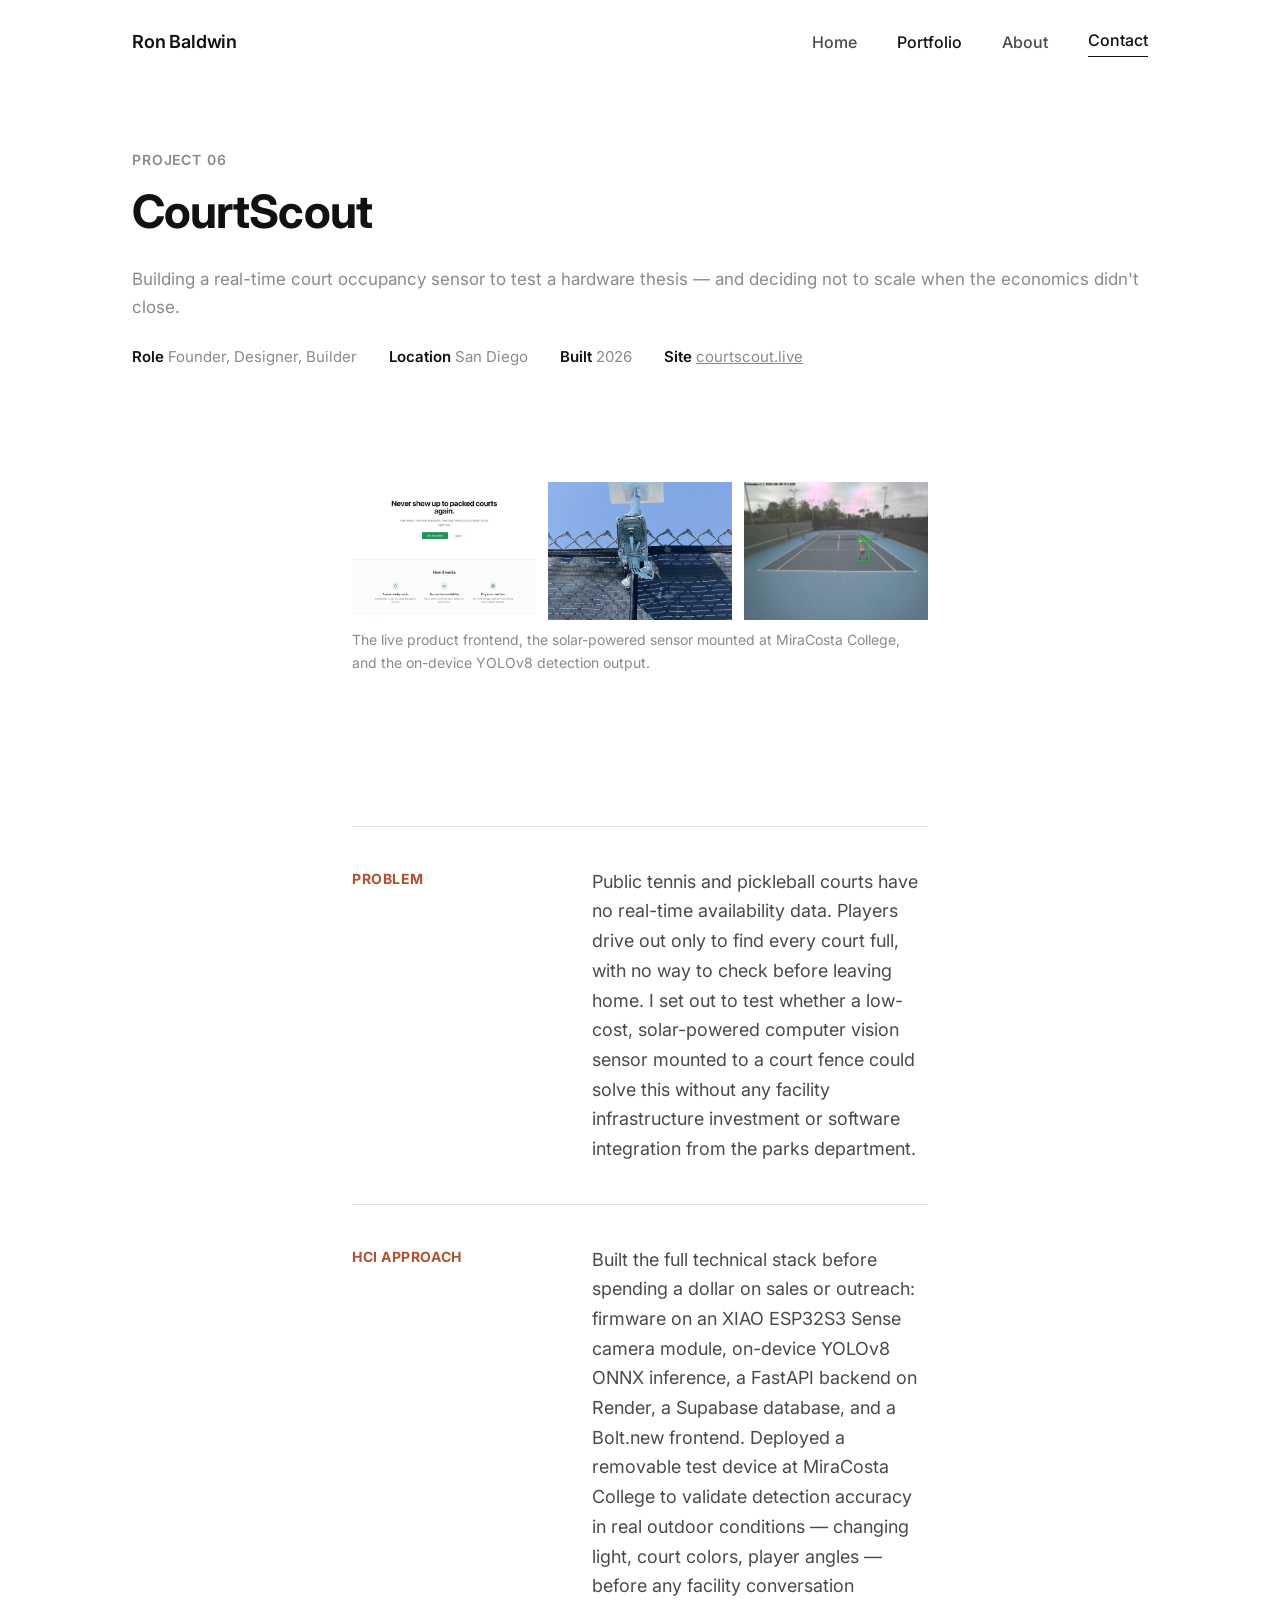
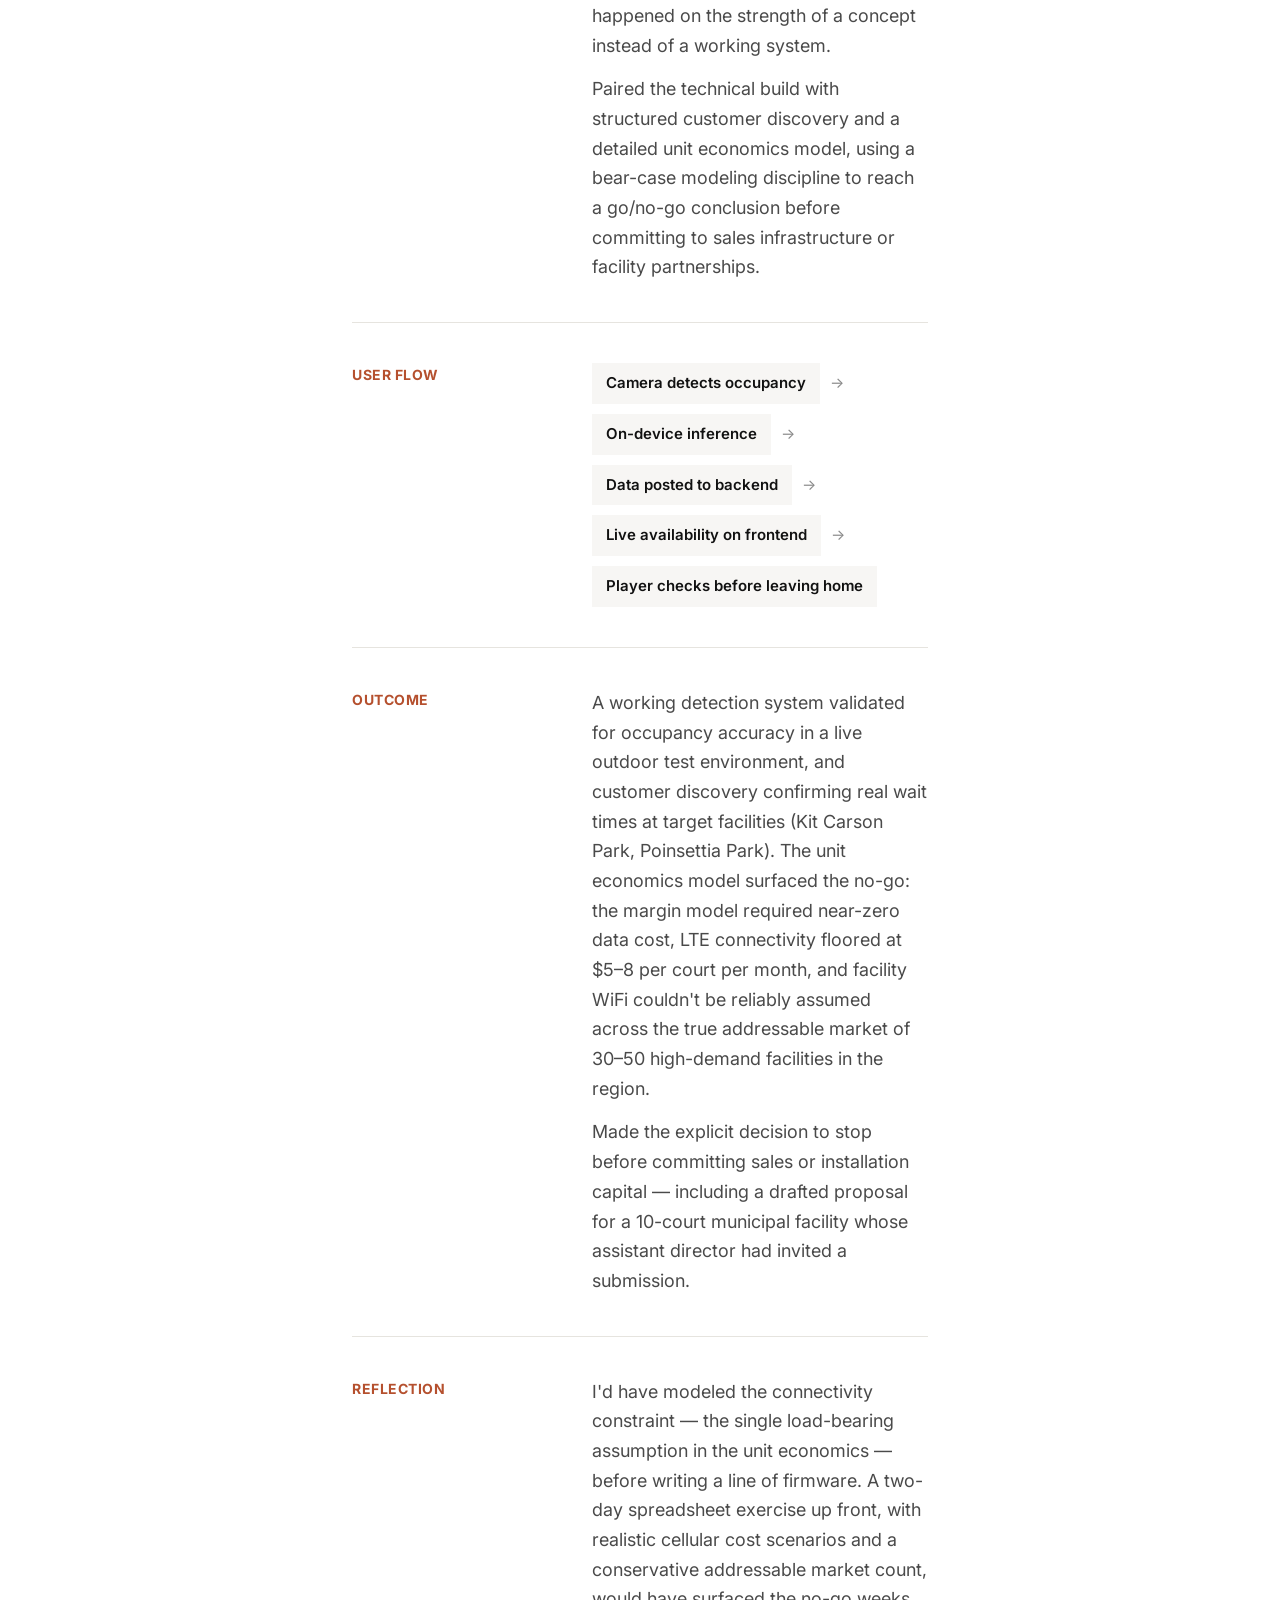
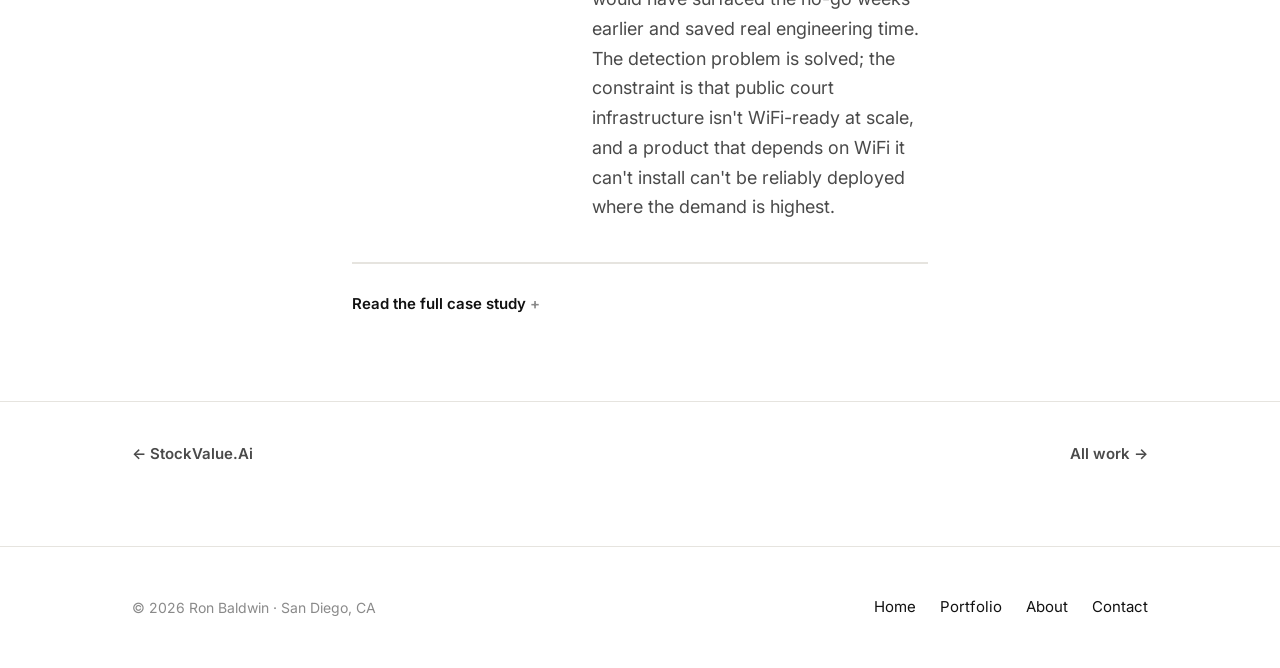
==== project-courtscout.html @ d34e6a3e "Add CourtScout images: gallery on case study, thumbnail on homepage" ====
<!DOCTYPE html>
<html lang="en">
<head>
<meta charset="UTF-8">
<meta name="viewport" content="width=device-width, initial-scale=1.0">
<title>CourtScout — Ron Baldwin</title>
<link rel="preconnect" href="https://fonts.googleapis.com">
<link href="https://fonts.googleapis.com/css2?family=Inter:wght@400;500;600;700;800&display=swap" rel="stylesheet">
<link rel="stylesheet" href="styles.css?v=15">
</head>
<body>

<header class="site-header">
  <div class="wrap">
    <a href="index.html" class="brand">Ron Baldwin</a>
    <button class="nav-toggle" aria-label="Toggle navigation">☰</button>
    <nav class="nav-links">
      <a href="index.html">Home</a>
      <a href="index.html#work" class="active">Portfolio</a>
      <a href="index.html#about">About</a>
      <a href="index.html#contact" class="nav-cta">Contact</a>
    </nav>
  </div>
</header>

<section class="case-hero">
  <div class="wrap">
    <div class="eyebrow">Project 06</div>
    <h1>CourtScout</h1>
    <p class="role-line">Building a real-time court occupancy sensor to test a hardware thesis — and deciding not to scale when the economics didn't close.</p>
    <div class="meta-row">
      <span><strong>Role</strong> Founder, Designer, Builder</span>
      <span><strong>Location</strong> San Diego</span>
      <span><strong>Built</strong> 2026</span>
      <span><strong>Site</strong> <a href="https://courtscout.live" style="text-decoration: underline;">courtscout.live</a></span>
    </div>
  </div>
</section>

<section class="tight">
  <div class="wrap max-text">
    <div class="case-gallery">
      <div class="gallery-item"><img src="courtscout-landing.png" alt="CourtScout landing page showing real-time court availability"></div>
      <div class="gallery-item"><img src="courtscout-device.jpg" alt="Solar-powered occupancy sensor mounted on a court fence at MiraCosta College"></div>
      <div class="gallery-item"><img src="courtscout-detection.jpg" alt="On-device YOLOv8 detection identifying a player on court"></div>
    </div>
    <p class="img-caption">The live product frontend, the solar-powered sensor mounted at MiraCosta College, and the on-device YOLOv8 detection output.</p>
  </div>
</section>

<section class="tight">
  <div class="wrap max-text">

    <div class="frame-block">
      <div class="frame-label">Problem</div>
      <div class="frame-body">
        <p>Public tennis and pickleball courts have no real-time availability data. Players drive out only to find every court full, with no way to check before leaving home. I set out to test whether a low-cost, solar-powered computer vision sensor mounted to a court fence could solve this without any facility infrastructure investment or software integration from the parks department.</p>
      </div>
    </div>

    <div class="frame-block">
      <div class="frame-label">HCI Approach</div>
      <div class="frame-body">
        <p>Built the full technical stack before spending a dollar on sales or outreach: firmware on an XIAO ESP32S3 Sense camera module, on-device YOLOv8 ONNX inference, a FastAPI backend on Render, a Supabase database, and a Bolt.new frontend. Deployed a removable test device at MiraCosta College to validate detection accuracy in real outdoor conditions — changing light, court colors, player angles — before any facility conversation happened on the strength of a concept instead of a working system.</p>
        <p>Paired the technical build with structured customer discovery and a detailed unit economics model, using a bear-case modeling discipline to reach a go/no-go conclusion before committing to sales infrastructure or facility partnerships.</p>
      </div>
    </div>

    <div class="frame-block">
      <div class="frame-label">User Flow</div>
      <div class="frame-body">
        <div class="frame-flow">
          <span class="flow-step">Camera detects occupancy</span>
          <span class="flow-arrow">→</span>
          <span class="flow-step">On-device inference</span>
          <span class="flow-arrow">→</span>
          <span class="flow-step">Data posted to backend</span>
          <span class="flow-arrow">→</span>
          <span class="flow-step">Live availability on frontend</span>
          <span class="flow-arrow">→</span>
          <span class="flow-step">Player checks before leaving home</span>
        </div>
      </div>
    </div>

    <div class="frame-block">
      <div class="frame-label">Outcome</div>
      <div class="frame-body">
        <p>A working detection system validated for occupancy accuracy in a live outdoor test environment, and customer discovery confirming real wait times at target facilities (Kit Carson Park, Poinsettia Park). The unit economics model surfaced the no-go: the margin model required near-zero data cost, LTE connectivity floored at $5–8 per court per month, and facility WiFi couldn't be reliably assumed across the true addressable market of 30–50 high-demand facilities in the region.</p>
        <p>Made the explicit decision to stop before committing sales or installation capital — including a drafted proposal for a 10-court municipal facility whose assistant director had invited a submission.</p>
      </div>
    </div>

    <div class="frame-block">
      <div class="frame-label">Reflection</div>
      <div class="frame-body">
        <p>I'd have modeled the connectivity constraint — the single load-bearing assumption in the unit economics — before writing a line of firmware. A two-day spreadsheet exercise up front, with realistic cellular cost scenarios and a conservative addressable market count, would have surfaced the no-go weeks earlier and saved real engineering time. The detection problem is solved; the constraint is that public court infrastructure isn't WiFi-ready at scale, and a product that depends on WiFi it can't install can't be reliably deployed where the demand is highest.</p>
      </div>
    </div>

    <details class="full-story">
      <summary>Read the full case study</summary>
      <div class="full-story-body">
        <h4>Problem framing</h4>
        <p>I am a North County San Diego tennis player. The problem I was solving was my own: you check a court's website, see nothing useful, drive twenty minutes, and find every court full. There is no real-time availability anywhere in the public parks system.</p>
        <p>The hypothesis was that a low-cost, solar-powered computer vision sensor mounted to a court fence could solve this without any facility infrastructure investment or software integration from the parks department. If the camera could detect whether a court was occupied, and if the data could reach a web frontend in near-real-time, a player could check before leaving home. The product was simple. The technical path was tractable. The market felt obvious.</p>
        <p>What I needed to do before committing capital was validate the unit economics, the connectivity model, and whether real users would pay.</p>

        <h4>Building the minimum working system first</h4>
        <p>I built the full technical stack before spending a dollar on sales or outreach. The system used an XIAO ESP32S3 Sense camera running YOLOv8 ONNX inference on-device, posting occupancy readings to a FastAPI server on Render, logged to Supabase, and displayed on a Bolt.new frontend. I mounted a removable test device at MiraCosta College to validate detection accuracy in real outdoor conditions with changing light, court colors, and player angles. The detection pipeline worked.</p>
        <p>The point of this sequence was to make sure I was validating a real product, not a slide deck. Facility contacts and user conversations would happen on the strength of a live system, not a concept.</p>

        <h4>Customer discovery before outreach</h4>
        <p>Before approaching facilities, I ran customer discovery with players in my network. A friend confirmed real wait times at Kit Carson Park in Escondido and Poinsettia Park in Carlsbad, where waits extended to nearly an hour on weekday nights. This validated that the problem was real and specific, not hypothetical.</p>
        <p>Willingness to pay was a separate question. Consumer willingness to pay directly for court availability data turned out to be low, consistent with what I found across the broader space. The business model would need to be B2B, selling occupancy data or the service to parks departments or program operators, rather than a direct consumer subscription.</p>

        <h4>The unit economics model surfaced the no-go</h4>
        <p>The financial model had one load-bearing assumption: data cost. The entire margin in the model rested on connectivity approaching zero dollars per court per month. Facility WiFi partnerships were the only path to a viable unit. LTE connectivity via cellular dongles floored at roughly $5–8 per court per month, which was enough to eliminate margin across realistic subscriber density scenarios.</p>
        <p>The compounding problem was that connectivity could not be assumed. Public park facilities were not reliably WiFi-equipped, and the true addressable market, when I mapped the actual high-demand courts across San Diego, Riverside, Orange, and Los Angeles counties, was approximately 30–50 facilities, not the hundreds I had initially modeled. The model needed approximately 150–200 subscribers per facility to be viable. At 30–50 total facilities, and with connectivity dependency at each one, the math did not close.</p>
        <p>I ran an investigation into alternative connectivity options, including Cox WiFi hotspots at public facilities. That path hit a technical wall when band steering on public hotspots pushed connections to 5 GHz, and the ESP32S3 only supports 2.4 GHz. A firmware fix was possible, but the deeper issue was that I would be building a product whose operational viability depended on connectivity infrastructure I did not control at facilities I had not yet signed.</p>

        <h4>The decision to stop</h4>
        <p>The facility outreach was going reasonably well. The Assistant Director at Ray Love Tennis Center, a 10-court facility in Escondido, had invited a formal proposal. I had a draft ready.</p>
        <p>I did not submit it.</p>
        <p>The decision to stop came from the unit economics model, not from a failure of product or outreach. I had a working detection system. I had real customer pain confirmed. I had facility interest at the right level. What I did not have was a path to margin that did not depend on a connectivity assumption I could not reliably secure.</p>
        <p>The responsible move was to treat this as a validated no-go before committing the capital and time that a formal facility partnership and installation program would have required.</p>

        <h4>What I'd do differently</h4>
        <p>I would have modeled the connectivity constraint before writing a line of firmware. The load-bearing assumption in the unit economics, the one that everything else depended on, was data cost. I knew intellectually that LTE connectivity added cost. I didn't pressure-test the number against the margin model early enough to let that finding shape the technical architecture choices I made in parallel.</p>
        <p>A two-day spreadsheet exercise at the start, with realistic cellular cost scenarios and a conservative addressable market count, would have surfaced the no-go weeks earlier and saved meaningful engineering time. I still believe the detection problem is solved. The constraint is not technical. It is that public court infrastructure is not WiFi-ready at scale, and a product that depends on WiFi it cannot install cannot be reliably deployed where the demand is highest.</p>
      </div>
    </details>

  </div>
</section>

<nav class="case-nav">
  <div class="wrap" style="display:flex; justify-content:space-between; width:100%;">
    <a href="project-stockvalue.html">← StockValue.Ai</a>
    <a href="index.html#work">All work →</a>
  </div>
</nav>

<footer class="site-footer">
  <div class="wrap">
    <div class="foot-meta">© 2026 Ron Baldwin · San Diego, CA</div>
    <div class="foot-links">
      <a href="index.html">Home</a>
      <a href="index.html#work">Portfolio</a>
      <a href="index.html#about">About</a>
      <a href="index.html#contact">Contact</a>
    </div>
  </div>
</footer>

<script src="nav.js"></script>
</body>
</html>
---- styles.css ----
/* =========================================================
   Ron Baldwin — Portfolio Site
   Ultra-minimalist design system, v2
   ========================================================= */

:root {
  --ink: #111111;
  --ink-soft: #4a4a4a;
  --ink-faint: #8a8a8a;
  --paper: #ffffff;
  --paper-dim: #f7f6f4;
  --line: #e6e4df;
  --accent: #b5502e;
  --max-w: 1080px;
  --text-w: 640px;
  --sans: "Inter", -apple-system, BlinkMacSystemFont, "Segoe UI", Helvetica, Arial, sans-serif;
}

* { box-sizing: border-box; }

html { scroll-behavior: smooth; }

body {
  margin: 0;
  font-family: var(--sans);
  color: var(--ink);
  background: var(--paper);
  line-height: 1.65;
  -webkit-font-smoothing: antialiased;
  font-size: 18px;
}

img { max-width: 100%; display: block; }

a { color: inherit; text-decoration: none; }

.wrap {
  max-width: var(--max-w);
  margin: 0 auto;
  padding: 0 32px;
}

/* ---------- Header / Nav ---------- */

.site-header {
  position: sticky;
  top: 0;
  z-index: 50;
  background: rgba(255, 255, 255, 0.9);
  backdrop-filter: blur(6px);
}

.site-header .wrap {
  display: flex;
  align-items: center;
  justify-content: space-between;
  height: 84px;
}

.brand {
  font-size: 18px;
  font-weight: 600;
  letter-spacing: -0.01em;
  color: var(--ink);
}

.nav-links {
  display: flex;
  gap: 40px;
  align-items: center;
}

.nav-links a {
  font-size: 16px;
  font-weight: 500;
  color: var(--ink-soft);
  transition: color 0.15s ease;
}

.nav-links a:hover,
.nav-links a.active {
  color: var(--ink);
}

.nav-cta {
  color: var(--ink) !important;
  border-bottom: 1px solid var(--ink);
  padding-bottom: 2px;
}

.nav-toggle {
  display: none;
  background: none;
  border: none;
  font-size: 22px;
  cursor: pointer;
  color: var(--ink);
}

@media (max-width: 760px) {
  .nav-toggle { display: block; }
  .nav-links {
    position: absolute;
    top: 84px;
    left: 0;
    right: 0;
    background: var(--paper);
    border-bottom: 1px solid var(--line);
    flex-direction: column;
    align-items: flex-start;
    padding: 24px 32px 32px;
    gap: 20px;
    display: none;
  }
  .nav-links.open { display: flex; }
}

/* ---------- Hero ---------- */

.hero {
  padding: 100px 0 120px;
}

.hero-h1 {
  font-size: 50px;
  margin-bottom: 56px;
  white-space: nowrap;
}

.hero-grid {
  display: grid;
  grid-template-columns: 1.15fr 0.85fr;
  gap: 64px;
  align-items: start;
}

@media (max-width: 860px) {
  .hero-grid { grid-template-columns: 1fr; gap: 40px; }
}

@media (max-width: 700px) {
  .hero {
    padding: 48px 0 64px;
  }
  .hero-h1 {
    font-size: 8vw;
    white-space: normal;
    margin-bottom: 40px;
  }
}

.cta-h2 {
  font-size: 32px;
  white-space: nowrap;
  margin-bottom: 12px;
}

@media (max-width: 760px) {
  .cta-h2 {
    white-space: normal;
    font-size: 6vw;
  }
}

/* Utility: keep a heading on one line when there's room, wrap normally on narrow screens */
.headline-nowrap {
  white-space: nowrap;
}

@media (max-width: 640px) {
  .headline-nowrap {
    white-space: normal;
  }
}

.eyebrow {
  font-size: 14px;
  font-weight: 600;
  letter-spacing: 0.06em;
  text-transform: uppercase;
  color: var(--ink-faint);
  margin-bottom: 22px;
}

.credential-row {
  display: flex;
  flex-wrap: wrap;
  gap: 10px;
  margin-bottom: 32px;
}

.credential-chip {
  display: inline-block;
  font-size: 13px;
  font-weight: 600;
  color: var(--ink-soft);
  border: 1px solid var(--line);
  border-radius: 999px;
  padding: 7px 16px;
}

@media (max-width: 700px) {
  .credential-row { margin-bottom: 24px; }
  .credential-chip { font-size: 12px; padding: 6px 14px; }
}

h1 {
  font-size: 60px;
  line-height: 1.08;
  font-weight: 700;
  letter-spacing: -0.02em;
  margin: 0 0 28px;
}

.hero-statement {
  font-size: 25px;
  font-weight: 600;
  color: var(--ink);
  line-height: 1.45;
  max-width: 580px;
  margin: 0 0 28px;
}

.hero-subtext {
  font-size: 20px;
  color: var(--ink-soft);
  line-height: 1.6;
  max-width: none;
  margin: 0 0 48px;
}

.lede {
  font-size: 20px;
  line-height: 1.6;
  color: var(--ink-soft);
  max-width: var(--text-w);
  margin: 0 0 40px;
}

.hero-photo {
  aspect-ratio: 4/5;
  overflow: hidden;
  background: var(--paper-dim);
}

.hero-visual {
  aspect-ratio: 4/3;
  overflow: hidden;
  background: var(--paper-dim);
  display: flex;
  align-items: center;
  justify-content: center;
  padding: 24px;
}

.hero-visual img {
  width: 100%;
  height: 100%;
  object-fit: contain;
}

.hero-photo img {
  width: 100%;
  height: 100%;
  object-fit: cover;
}

.hero-photo-caption {
  font-size: 14px;
  color: var(--ink-faint);
  margin-top: 12px;
}

.btn-row { display: flex; gap: 24px; flex-wrap: wrap; align-items: center; margin-top: 8px; }

.hero-marquee {
  margin-top: 64px;
  overflow: hidden;
  -webkit-mask-image: linear-gradient(to right, transparent, black 6%, black 94%, transparent);
  mask-image: linear-gradient(to right, transparent, black 6%, black 94%, transparent);
}

.marquee-track {
  display: flex;
  gap: 28px;
  width: max-content;
  animation: marquee-scroll 26s linear infinite;
}

.hero-marquee:hover .marquee-track {
  animation-play-state: paused;
}

.marquee-item {
  flex: 0 0 auto;
  width: 160px;
  height: 100px;
  background: var(--paper-dim);
  display: flex;
  align-items: center;
  justify-content: center;
  padding: 14px;
  transition: opacity 0.15s ease;
}

a.marquee-item:hover {
  opacity: 0.6;
}

.marquee-item img {
  max-width: 100%;
  max-height: 100%;
  object-fit: contain;
}

@keyframes marquee-scroll {
  from { transform: translateX(0); }
  to { transform: translateX(-50%); }
}

@media (prefers-reduced-motion: reduce) {
  .marquee-track { animation: none; }
}

@media (max-width: 700px) {
  .hero-marquee { margin-top: 40px; }
  .marquee-item { width: 120px; height: 80px; padding: 10px; }
}

.btn {
  display: inline-block;
  font-size: 17px;
  font-weight: 600;
  font-family: var(--sans);
}

.btn-primary {
  background: var(--paper);
  color: var(--ink);
  border: 2px solid var(--ink);
  border-radius: 999px;
  padding: 14px 30px;
  line-height: 1;
  transition: background-color 0.15s ease, color 0.15s ease, border-color 0.15s ease;
}
.btn-primary:hover {
  background: var(--ink);
  color: var(--paper);
}

.btn-secondary {
  color: var(--ink-soft);
  text-decoration: underline;
  text-underline-offset: 4px;
}
.btn-secondary:hover { color: var(--ink); }

button.btn {
  appearance: none;
  -webkit-appearance: none;
  cursor: pointer;
}

/* ---------- Sections ---------- */

section { padding: 96px 0; }
section.tight { padding: 56px 0; }
.section-line { border-top: 1px solid var(--line); }

.section-head { margin-bottom: 56px; max-width: var(--text-w); }

h2 {
  font-size: 34px;
  font-weight: 700;
  letter-spacing: -0.01em;
  margin: 0 0 12px;
}

h3 {
  font-size: 22px;
  font-weight: 700;
  margin: 0 0 10px;
}

.section-sub {
  color: var(--ink-soft);
  font-size: 18px;
  max-width: var(--text-w);
}

p { margin: 0 0 18px; color: var(--ink-soft); }

/* ---------- Services / value grid ---------- */

.grid-4 {
  display: grid;
  grid-template-columns: repeat(5, 1fr);
  gap: 32px;
}

@media (max-width: 900px) {
  .grid-4 { grid-template-columns: repeat(3, 1fr); }
}
@media (max-width: 560px) {
  .grid-4 { grid-template-columns: 1fr; }
}

.service-item {
  padding-top: 20px;
  border-top: 1px solid var(--ink);
}

.service-item .num {
  font-size: 14px;
  color: var(--ink-faint);
  margin-bottom: 16px;
  font-weight: 600;
}

.service-item h4 {
  font-size: 18px;
  margin: 0 0 10px;
  font-weight: 700;
}

.service-item p { font-size: 16px; color: var(--ink-soft); margin: 0; }

/* ---------- Sprint timeline / pricing ---------- */

.sprint-grid {
  display: grid;
  grid-template-columns: repeat(4, 1fr);
  gap: 32px;
}

@media (max-width: 900px) {
  .sprint-grid { grid-template-columns: repeat(2, 1fr); }
}
@media (max-width: 560px) {
  .sprint-grid { grid-template-columns: 1fr; }
}

.sprint-week {
  height: 100%;
  padding-top: 20px;
  border-top: 1px solid var(--ink);
  display: flex;
  flex-direction: column;
}

.sprint-week .num {
  font-size: 14px;
  color: var(--ink-faint);
  margin-bottom: 16px;
  font-weight: 600;
  text-transform: uppercase;
  letter-spacing: 0.04em;
}

.sprint-week h4 {
  font-size: 18px;
  margin: 0 0 10px;
  font-weight: 700;
}

.sprint-week p {
  font-size: 16px;
  color: var(--ink-soft);
  margin: 0 0 16px;
}

.sprint-week .sprint-deliverable {
  font-size: 14px;
  font-weight: 600;
  color: #2f6b4a;
  padding-top: 14px;
  border-top: 1px dashed var(--line);
  margin: auto 0 0;
}

.pricing-block {
  margin-top: 64px;
  padding-top: 48px;
  border-top: 1px solid var(--line);
}

.price-tag {
  font-size: 44px;
  font-weight: 800;
  letter-spacing: -0.01em;
  margin: 0 0 16px;
}

@media (max-width: 560px) {
  .price-tag { font-size: 9vw; }
}

.price-sub {
  font-size: 18px;
  color: var(--ink-soft);
  max-width: var(--text-w);
  margin: 0 0 12px;
}

.price-note {
  font-size: 15px;
  color: var(--ink-faint);
  margin: 0;
}

/* ---------- Case study index (homepage list) ---------- */

.case-list { display: flex; flex-direction: column; }

.case-row {
  display: grid;
  grid-template-columns: 220px 1fr auto;
  gap: 32px;
  align-items: center;
  padding: 30px 0;
  border-top: 1px solid var(--line);
  transition: opacity 0.15s ease;
}

.case-list a.case-row:last-child { border-bottom: 1px solid var(--line); }

.case-row:hover { opacity: 0.6; }

.case-thumb {
  width: 220px;
  aspect-ratio: 3/2;
  background: var(--paper-dim);
  overflow: hidden;
  display: flex;
  align-items: center;
  justify-content: center;
  padding: 14px;
}

.case-thumb img {
  width: 100%;
  height: 100%;
  object-fit: contain;
}

.case-thumb-empty {
  width: 100%;
  height: 100%;
  display: flex;
  align-items: center;
  justify-content: center;
  font-size: 11px;
  color: var(--ink-faint);
  text-align: center;
  padding: 8px;
}

.case-row-body .kicker {
  font-size: 13.5px;
  font-weight: 600;
  color: var(--ink-faint);
  text-transform: uppercase;
  letter-spacing: 0.04em;
  margin-bottom: 6px;
}

.case-row-body h3 { margin: 0 0 4px; font-size: 23px; }

.case-row-body p { font-size: 16px; color: var(--ink-soft); margin: 0; max-width: 480px; }

.case-row-arrow {
  font-size: 24px;
  color: var(--ink-faint);
}

@media (max-width: 700px) {
  .case-row { grid-template-columns: 130px 1fr; }
  .case-row-arrow { display: none; }
  .case-thumb { width: 130px; padding: 8px; }
}

/* ---------- Case study page ---------- */

.case-hero {
  padding: 64px 0 48px;
}

.case-hero .eyebrow { margin-bottom: 16px; }

.case-hero h1 { font-size: 46px; }

.role-line {
  font-size: 17px;
  color: var(--ink-faint);
  margin-bottom: 0;
}

.case-cover {
  aspect-ratio: 16/9;
  background: var(--paper-dim);
  overflow: hidden;
  margin-bottom: 8px;
}

.case-cover img { width: 100%; height: 100%; object-fit: cover; }

.case-gallery {
  display: grid;
  grid-template-columns: repeat(3, 1fr);
  gap: 12px;
  margin-bottom: 8px;
}

.gallery-item {
  aspect-ratio: 4/3;
  background: var(--paper-dim);
  overflow: hidden;
}

.gallery-item img { width: 100%; height: 100%; object-fit: cover; }

@media (max-width: 700px) {
  .case-gallery { grid-template-columns: 1fr; gap: 8px; }
}

.img-placeholder {
  width: 100%;
  height: 100%;
  display: flex;
  flex-direction: column;
  align-items: center;
  justify-content: center;
  gap: 6px;
  color: var(--ink-faint);
  text-align: center;
  padding: 20px;
}

.img-placeholder .ph-label {
  font-size: 14px;
  font-weight: 600;
  color: var(--ink-soft);
}

.img-placeholder .ph-note {
  font-size: 13px;
  color: var(--ink-faint);
  max-width: 420px;
}

.img-caption {
  font-size: 14px;
  color: var(--ink-faint);
  margin: 0 0 40px;
}

/* ---------- Five-part framework blocks ---------- */

.frame-block {
  padding: 40px 0;
  border-top: 1px solid var(--line);
  display: grid;
  grid-template-columns: 200px 1fr;
  gap: 40px;
}

@media (max-width: 700px) {
  .frame-block { grid-template-columns: 1fr; gap: 14px; }
}

.frame-block:last-of-type { border-bottom: 1px solid var(--line); }

.frame-label {
  font-size: 14px;
  font-weight: 700;
  letter-spacing: 0.04em;
  text-transform: uppercase;
  color: var(--accent);
}

.frame-body p { margin: 0 0 14px; }
.frame-body p:last-child { margin-bottom: 0; }
.frame-body ul { margin: 0; padding-left: 18px; }
.frame-body li { margin-bottom: 8px; color: var(--ink-soft); }

.frame-flow {
  display: flex;
  flex-wrap: wrap;
  gap: 10px;
  align-items: center;
}

.flow-step {
  font-size: 15px;
  font-weight: 600;
  color: var(--ink);
  background: var(--paper-dim);
  padding: 8px 14px;
}

.flow-arrow { color: var(--ink-faint); font-size: 15px; }

/* ---------- Meta row (role / outcome stats) ---------- */

.meta-row {
  display: flex;
  flex-wrap: wrap;
  gap: 8px 32px;
  font-size: 15px;
  color: var(--ink-faint);
  padding: 24px 0 8px;
}

.meta-row strong { color: var(--ink); font-weight: 600; }

/* ---------- Details / expand for full narrative ---------- */

details.full-story {
  border-top: 1px solid var(--line);
  padding: 28px 0;
}

details.full-story summary {
  cursor: pointer;
  font-size: 15px;
  font-weight: 600;
  color: var(--ink);
  list-style: none;
}

details.full-story summary::-webkit-details-marker { display: none; }

details.full-story summary::after {
  content: " +";
  color: var(--ink-faint);
}

details.full-story[open] summary::after {
  content: " –";
}

details.full-story .full-story-body {
  padding-top: 28px;
  max-width: var(--text-w);
}

details.full-story h4 {
  font-size: 18px;
  margin: 28px 0 8px;
}
details.full-story h4:first-child { margin-top: 0; }

blockquote {
  border-left: 2px solid var(--ink);
  margin: 28px 0;
  padding: 2px 0 2px 22px;
  font-size: 19px;
  color: var(--ink);
  max-width: var(--text-w);
}

blockquote cite {
  display: block;
  font-style: normal;
  font-size: 14px;
  color: var(--ink-faint);
  margin-top: 10px;
}

/* ---------- Case nav (prev/next) ---------- */

.case-nav {
  display: flex;
  justify-content: space-between;
  gap: 24px;
  padding: 40px 0;
  border-top: 1px solid var(--line);
}

.case-nav a {
  font-size: 15px;
  font-weight: 600;
  color: var(--ink-soft);
}

.case-nav a:hover { color: var(--ink); }

/* ---------- Footer ---------- */

.site-footer {
  border-top: 1px solid var(--line);
  padding: 48px 0;
  margin-top: 40px;
}

.site-footer .wrap {
  display: flex;
  justify-content: space-between;
  align-items: center;
  flex-wrap: wrap;
  gap: 16px;
}

.site-footer .foot-links {
  display: flex;
  gap: 24px;
  font-size: 15px;
}

.site-footer .foot-links a:hover { color: var(--accent); }

.foot-meta {
  font-size: 14px;
  color: var(--ink-faint);
}

/* ---------- Two-col layout (about) ---------- */

.two-col {
  display: grid;
  grid-template-columns: 1fr 1fr;
  gap: 48px;
}

@media (max-width: 760px) {
  .two-col { grid-template-columns: 1fr; }
}

/* ---------- Contact form ---------- */

.contact-form { margin-top: 8px; }

.form-field { margin-bottom: 30px; }

.form-field label {
  display: block;
  font-size: 13px;
  font-weight: 600;
  letter-spacing: 0.04em;
  text-transform: uppercase;
  color: var(--ink-faint);
  margin-bottom: 10px;
}

.form-field input,
.form-field select,
.form-field textarea {
  width: 100%;
  border: none;
  border-bottom: 1px solid var(--line);
  background: transparent;
  padding: 10px 0;
  font-family: var(--sans);
  font-size: 18px;
  color: var(--ink);
  outline: none;
  border-radius: 0;
  appearance: none;
  -webkit-appearance: none;
}

.form-field select {
  background-image: url("data:image/svg+xml,%3Csvg xmlns='http://www.w3.org/2000/svg' viewBox='0 0 20 20' fill='%238a8a8a'%3E%3Cpath fill-rule='evenodd' d='M5.23 7.21a.75.75 0 011.06.02L10 11.168l3.71-3.938a.75.75 0 111.08 1.04l-4.25 4.5a.75.75 0 01-1.08 0l-4.25-4.5a.75.75 0 01.02-1.06z' clip-rule='evenodd'/%3E%3C/svg%3E");
  background-repeat: no-repeat;
  background-position: right center;
  background-size: 18px;
  cursor: pointer;
}

.form-field textarea { resize: vertical; min-height: 120px; }

.form-field input:focus,
.form-field select:focus,
.form-field textarea:focus { border-bottom-color: var(--ink); }

.form-field input::placeholder,
.form-field textarea::placeholder { color: var(--ink-faint); }

.form-submit {
  margin-top: 8px;
}

.form-status {
  margin: 20px 0 0;
  font-size: 16px;
  min-height: 0;
}

.form-status-success {
  color: var(--ink);
  font-weight: 600;
}

.form-status-error {
  color: var(--accent);
  font-weight: 600;
}

/* ---------- Misc ---------- */

.center { text-align: center; }
.max-text { max-width: var(--text-w); }
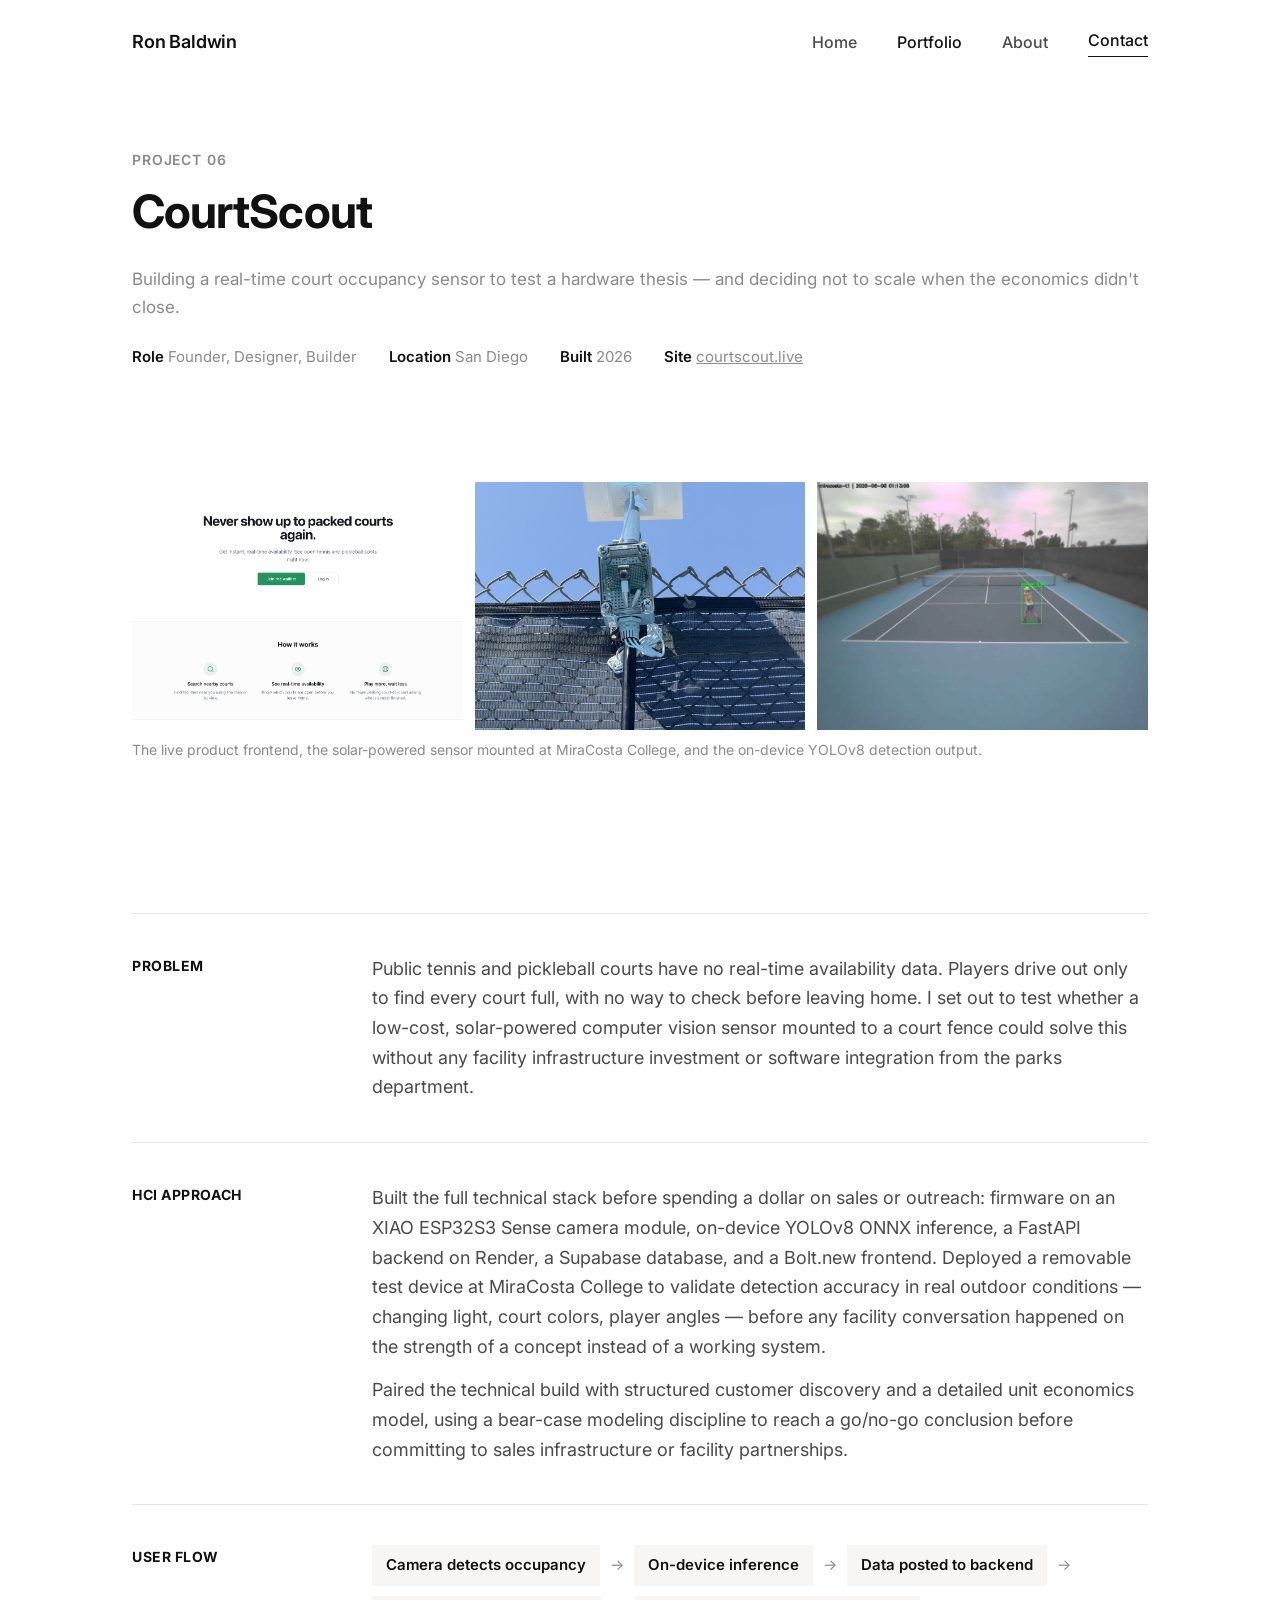
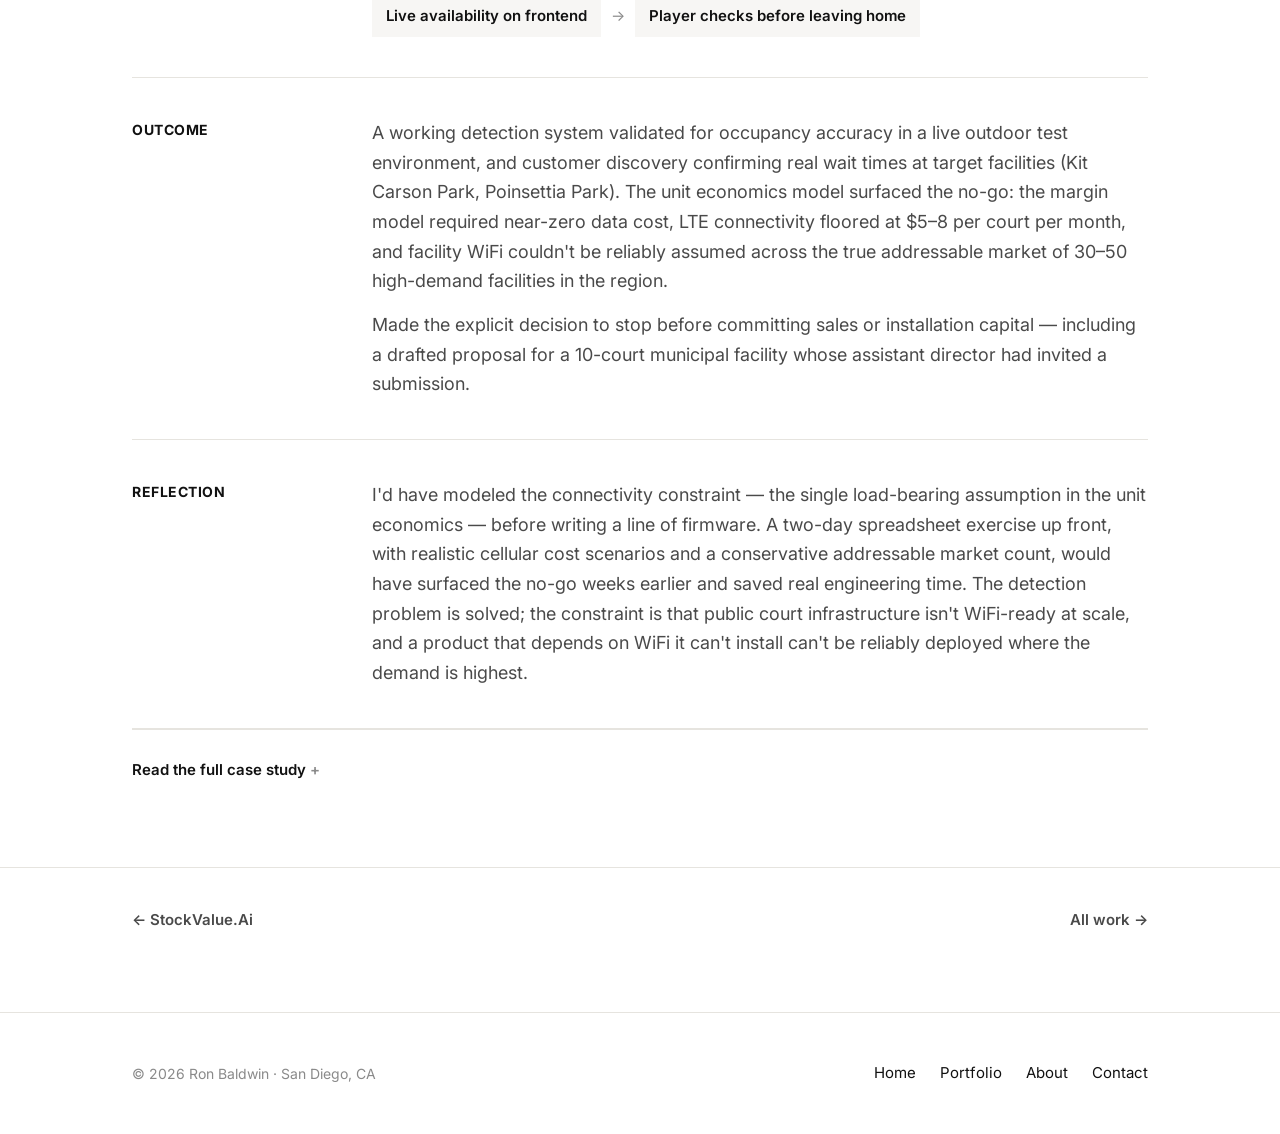
==== commit 952ab9f9: "Widen case study content on desktop, change frame labels to black" ====
--- a/project-courtscout.html
+++ b/project-courtscout.html
@@ -6,7 +6,7 @@
 <title>CourtScout — Ron Baldwin</title>
 <link rel="preconnect" href="https://fonts.googleapis.com">
 <link href="https://fonts.googleapis.com/css2?family=Inter:wght@400;500;600;700;800&display=swap" rel="stylesheet">
-<link rel="stylesheet" href="styles.css?v=15">
+<link rel="stylesheet" href="styles.css?v=16">
 </head>
 <body>
 
@@ -38,7 +38,7 @@
 </section>
 
 <section class="tight">
-  <div class="wrap max-text">
+  <div class="wrap">
     <div class="case-gallery">
       <div class="gallery-item"><img src="courtscout-landing.png" alt="CourtScout landing page showing real-time court availability"></div>
       <div class="gallery-item"><img src="courtscout-device.jpg" alt="Solar-powered occupancy sensor mounted on a court fence at MiraCosta College"></div>
@@ -49,7 +49,7 @@
 </section>
 
 <section class="tight">
-  <div class="wrap max-text">
+  <div class="wrap">
 
     <div class="frame-block">
       <div class="frame-label">Problem</div>
--- a/styles.css
+++ b/styles.css
@@ -675,7 +675,7 @@
   font-weight: 700;
   letter-spacing: 0.04em;
   text-transform: uppercase;
-  color: var(--accent);
+  color: var(--ink);
 }
 
 .frame-body p { margin: 0 0 14px; }
